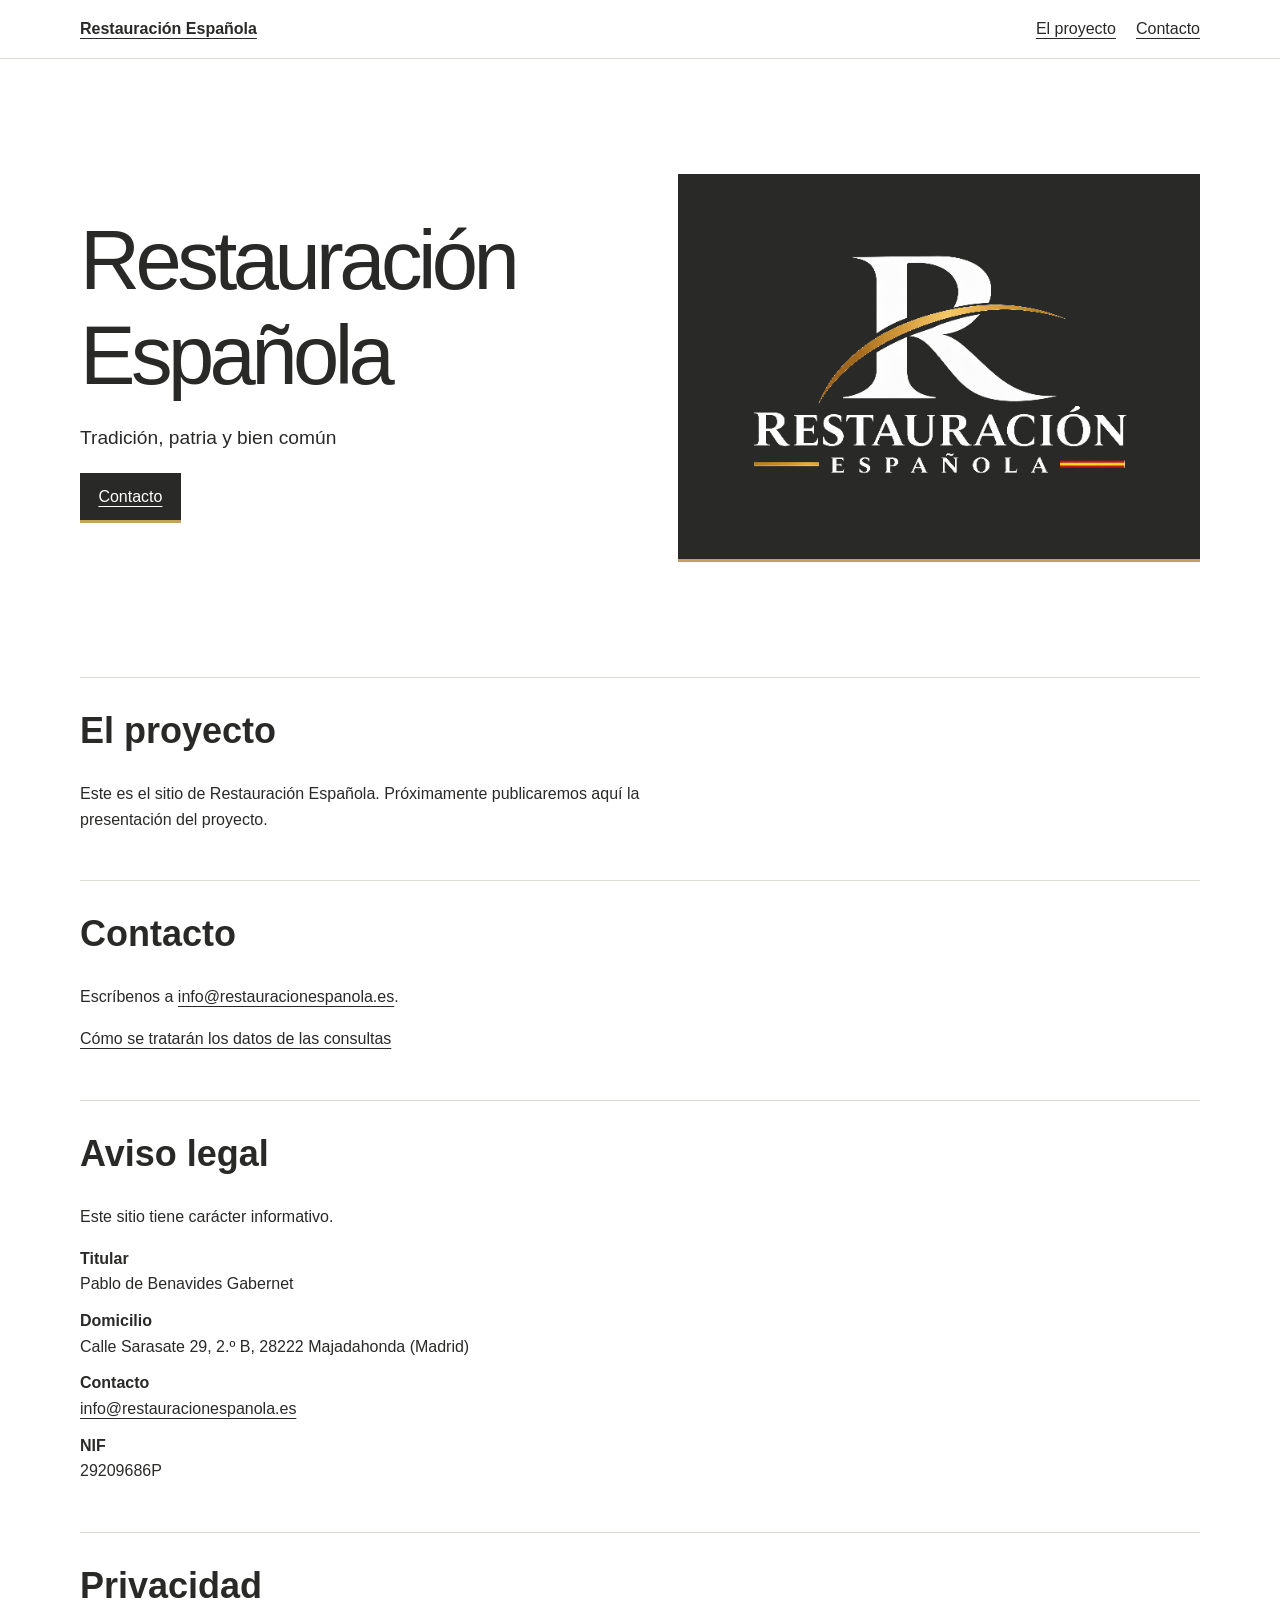
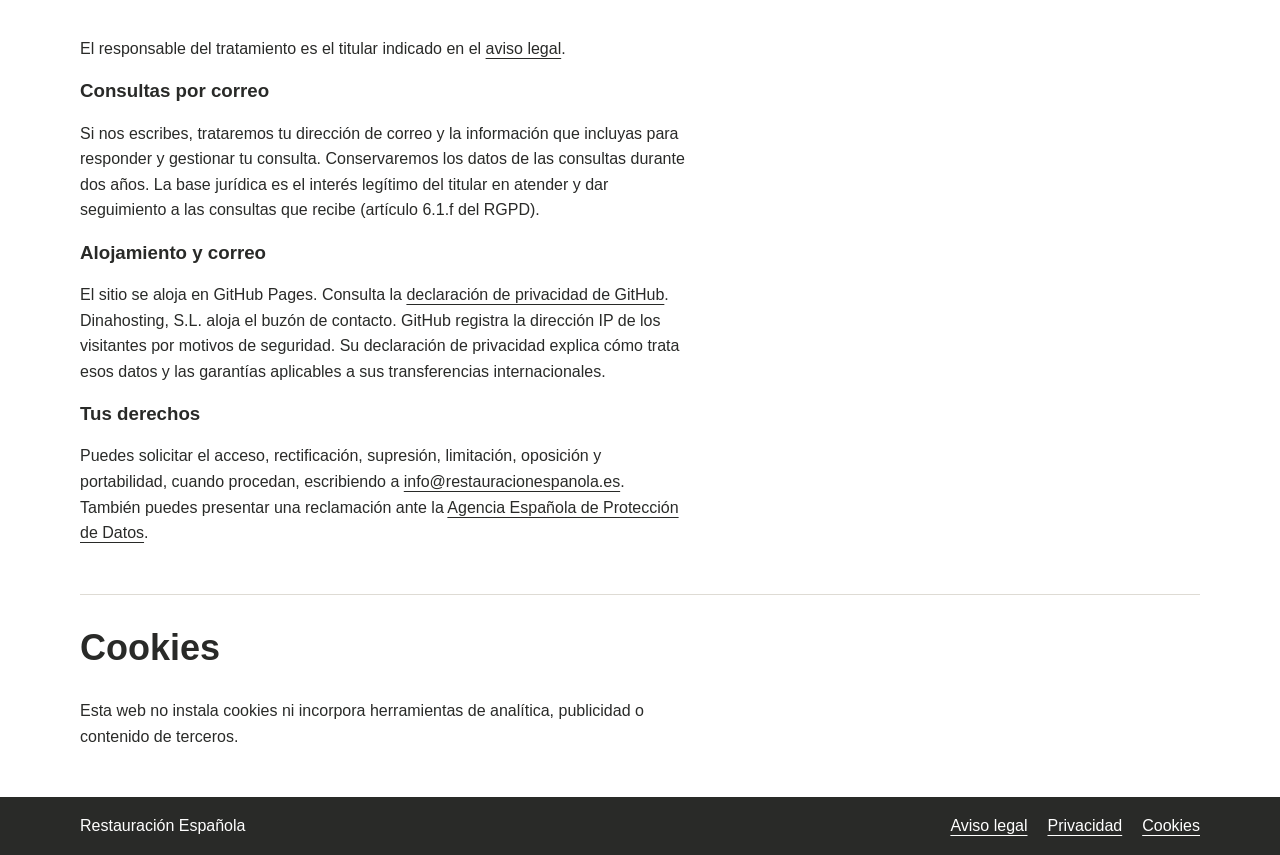
==== index.html @ 99c7bd6c "Publicar sitio con contacto y textos legales" ====
<!doctype html>
<html lang="es">
<head>
  <meta charset="utf-8">
  <meta name="viewport" content="width=device-width, initial-scale=1">

  <meta name="description" content="Sitio de Restauración Española. Presentación y contacto.">
  <title>Restauración Española</title>
  <link rel="stylesheet" href="./estilos.css">
</head>
<body>
  <a class="skip" href="#contenido">Saltar al contenido</a>
  <header class="cabecera">
    <div class="contenedor barra">
      <a class="marca" href="./">Restauración Española</a>
      <nav aria-label="Principal"><a href="#proyecto">El proyecto</a><a href="#contacto">Contacto</a></nav>
    </div>
  </header>
  <main id="contenido" class="contenedor">
    <section class="portada" aria-labelledby="titulo">
      <div>
        <h1 id="titulo">Restauración Española</h1>
        <p class="lema">Tradición, patria y bien común</p>
        <a class="boton" href="#contacto">Contacto</a>
      </div>
      <div class="emblema"><img src="./logotipo.png" width="512" height="341" alt=""></div>
    </section>
    <section id="proyecto">
      <h2>El proyecto</h2>
      <p>Este es el sitio de Restauración Española. Próximamente publicaremos aquí la presentación del proyecto.</p>
    </section>
    <section id="contacto">
      <h2>Contacto</h2>
      <p>Escríbenos a <a href="mailto:info@restauracionespanola.es">info@restauracionespanola.es</a>.</p>
      <p><a href="#privacidad">Cómo se tratarán los datos de las consultas</a></p>
    </section>
    <section id="aviso-legal">
      <h2>Aviso legal</h2>
      <p>Este sitio tiene carácter informativo.</p>
      <dl>
        <dt>Titular</dt><dd>Pablo de Benavides Gabernet</dd>
        <dt>Domicilio</dt><dd>Calle Sarasate 29, 2.º B, 28222 Majadahonda (Madrid)</dd>
        <dt>Contacto</dt><dd><a href="mailto:info@restauracionespanola.es">info@restauracionespanola.es</a></dd>
        <dt>NIF</dt><dd>29209686P</dd>
      </dl>
    </section>
    <section id="privacidad">
      <h2>Privacidad</h2>
      <p>El responsable del tratamiento es el titular indicado en el <a href="#aviso-legal">aviso legal</a>.</p>
      <h3>Consultas por correo</h3>
      <p>Si nos escribes, trataremos tu dirección de correo y la información que incluyas para responder y gestionar tu consulta. Conservaremos los datos de las consultas durante dos años. La base jurídica es el interés legítimo del titular en atender y dar seguimiento a las consultas que recibe (artículo 6.1.f del RGPD).</p>
      <h3>Alojamiento y correo</h3>
      <p>El sitio se aloja en GitHub Pages. Consulta la <a href="https://docs.github.com/en/site-policy/privacy-policies/github-general-privacy-statement">declaración de privacidad de GitHub</a>. Dinahosting, S.L. aloja el buzón de contacto. GitHub registra la dirección IP de los visitantes por motivos de seguridad. Su declaración de privacidad explica cómo trata esos datos y las garantías aplicables a sus transferencias internacionales.</p>
      <h3>Tus derechos</h3>
      <p>Puedes solicitar el acceso, rectificación, supresión, limitación, oposición y portabilidad, cuando procedan, escribiendo a <a href="mailto:info@restauracionespanola.es">info@restauracionespanola.es</a>. También puedes presentar una reclamación ante la <a href="https://www.aepd.es/">Agencia Española de Protección de Datos</a>.</p>
    </section>
    <section id="cookies">
      <h2>Cookies</h2>
      <p>Esta web no instala cookies ni incorpora herramientas de analítica, publicidad o contenido de terceros.</p>
    </section>
  </main>
  <footer class="pie">
    <div class="contenedor barra">
      <span>Restauración Española</span>
      <nav aria-label="Información legal"><a href="#aviso-legal">Aviso legal</a><a href="#privacidad">Privacidad</a><a href="#cookies">Cookies</a></nav>
    </div>
  </footer>
</body>
</html>
---- estilos.css ----
:root { color: #292a28; background: #fff; font: 1rem/1.6 Arial, sans-serif; --oro: #c5a15b; }
* { box-sizing: border-box; }
body { margin: 0; }
a { color: inherit; text-underline-offset: .22em; }
a:focus-visible { outline: 3px solid var(--oro); outline-offset: 4px; }
.skip { position: absolute; left: 1rem; top: 1rem; padding: .6rem; background: white; transform: translateY(-200%); }
.skip:focus { transform: none; }
.contenedor { width: min(calc(100% - 2.5rem), 70rem); margin-inline: auto; }
.cabecera { border-bottom: 1px solid #dedbd4; }
.barra { display: flex; align-items: center; justify-content: space-between; flex-wrap: wrap; gap: .6rem 2rem; padding-block: 1rem; }
nav { display: flex; flex-wrap: wrap; gap: .5rem 1.25rem; }
.marca { font-weight: bold; }
.portada { display: grid; grid-template-columns: 1fr 1fr; align-items: center; gap: clamp(1.5rem, 6vw, 5rem); padding-block: clamp(3rem, 9vw, 8rem); }
h1, h2, h3 { line-height: 1.15; }
h1 { font-size: clamp(2.6rem, 6.5vw, 5.6rem); letter-spacing: -.055em; margin: 0; font-weight: 400; }
h2 { font-size: clamp(1.55rem, 3vw, 2.25rem); margin-top: 0; }
.lema { font-size: 1.2rem; }
.boton { display: inline-block; background: #292a28; color: white; padding: .65rem 1.15rem; border-bottom: 3px solid var(--oro); }
.emblema { background: #292a28; border-bottom: 3px solid var(--oro); padding: clamp(1.25rem, 5vw, 3.5rem); }
.emblema img { display: block; width: 100%; height: auto; }
section + section { border-top: 1px solid #dedbd4; padding-block: 2rem; }
section p, dl { max-width: 68ch; }
dt { font-weight: bold; }
dd { margin: 0 0 .7rem; }
.pie { background: #292a28; color: #fff; }
@media (max-width: 48rem) { .portada { grid-template-columns: 1fr; } }
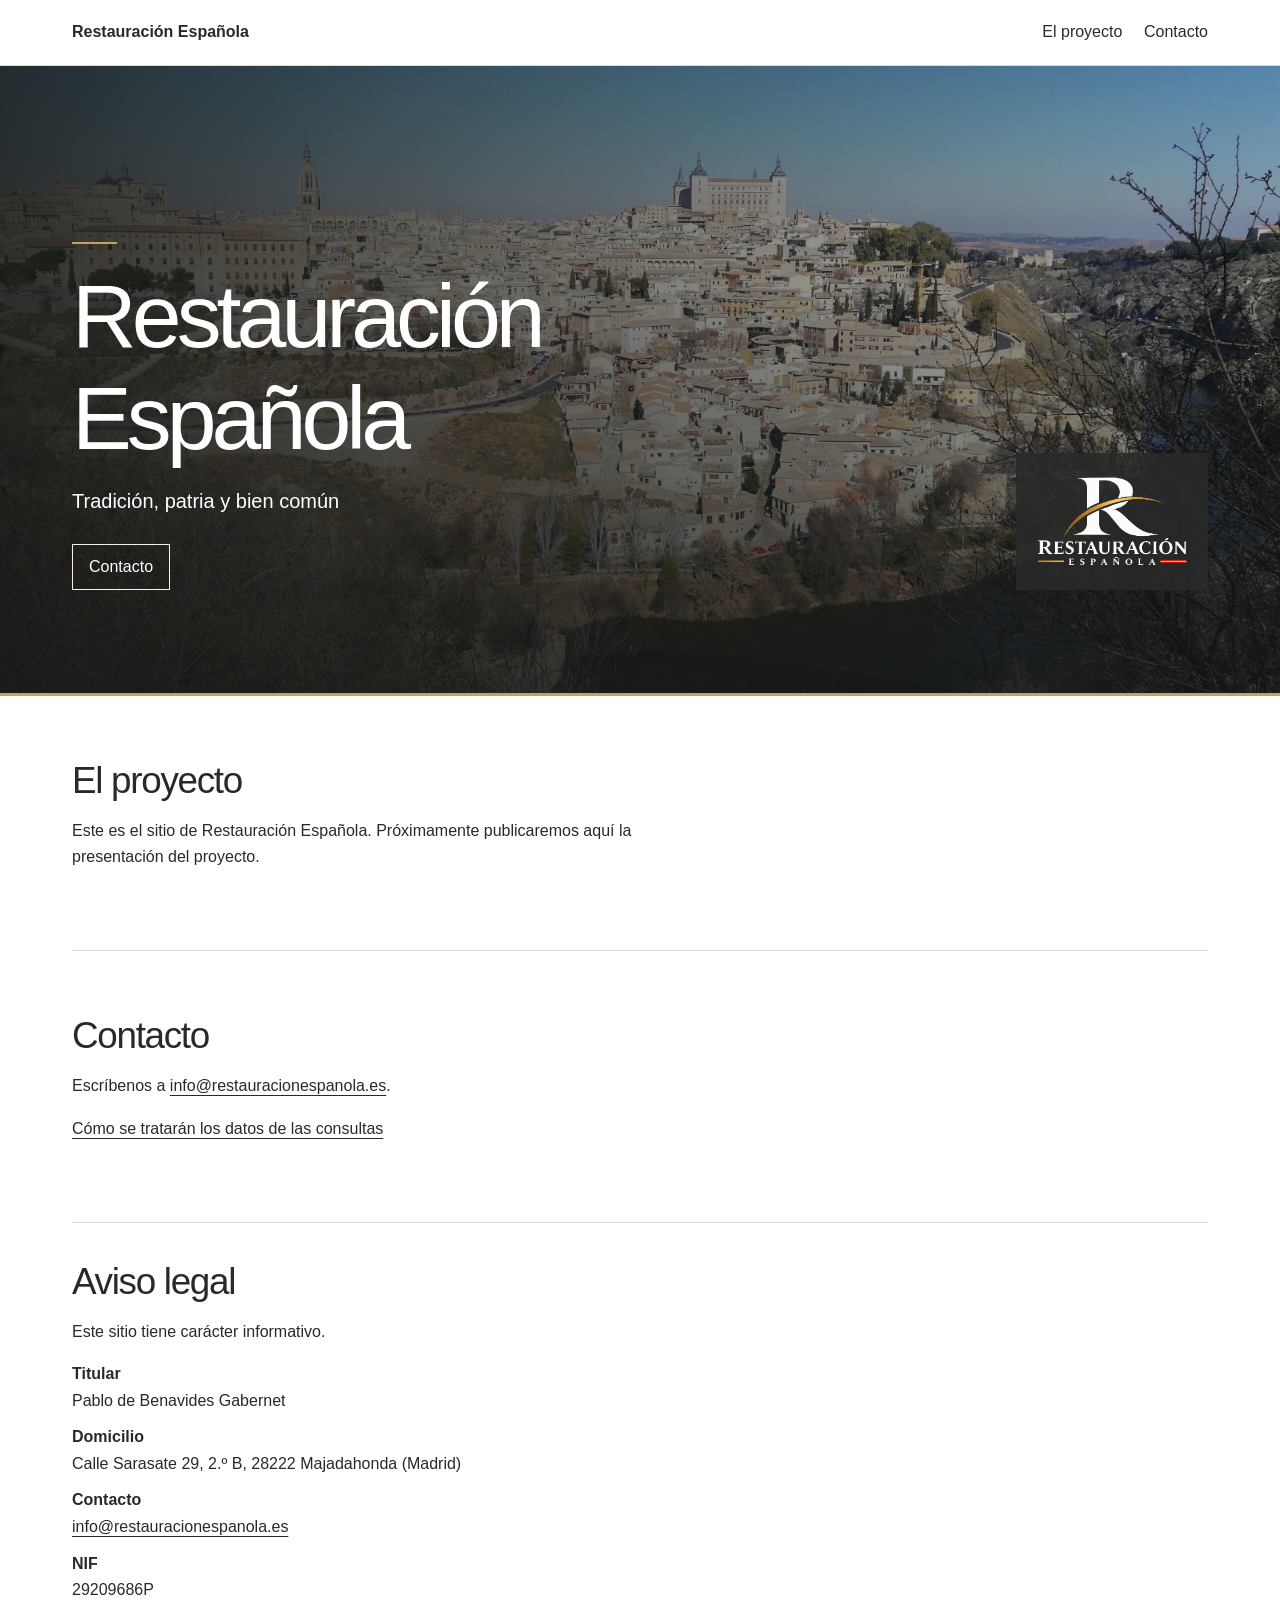
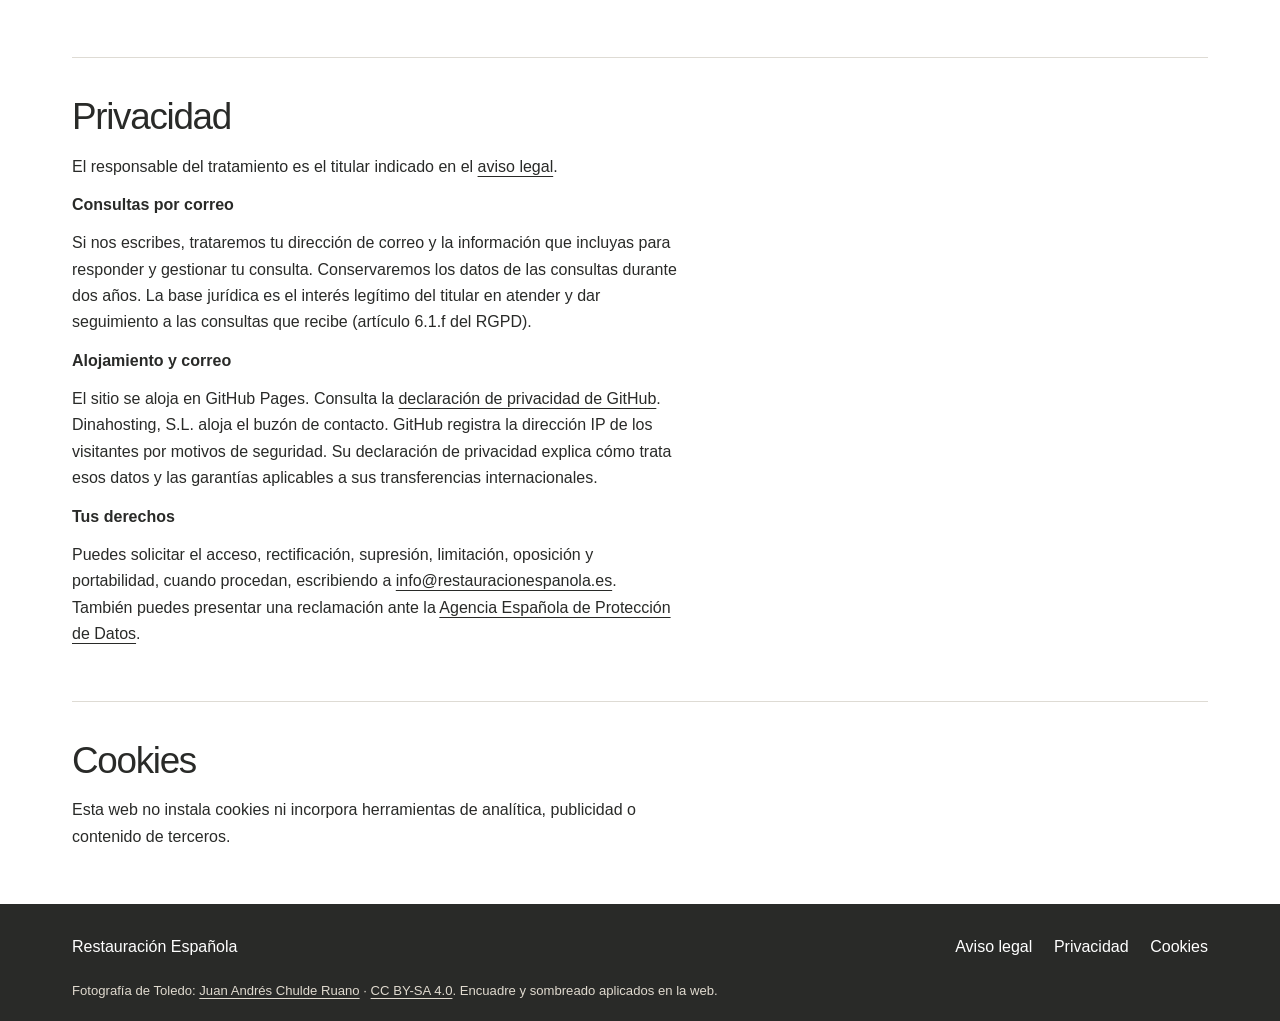
==== commit 73965ed3: "Publicar portada visual con panorámica de Toledo" ====
--- a/index.html
+++ b/index.html
@@ -4,7 +4,7 @@
   <meta charset="utf-8">
   <meta name="viewport" content="width=device-width, initial-scale=1">
 
-  <meta name="description" content="Sitio de Restauración Española. Presentación y contacto.">
+  <meta name="theme-color" content="#292a28"><meta name="description" content="Sitio de Restauración Española. Presentación y contacto.">
   <title>Restauración Española</title>
   <link rel="stylesheet" href="./estilos.css">
 </head>
@@ -64,6 +64,7 @@
       <span>Restauración Española</span>
       <nav aria-label="Información legal"><a href="#aviso-legal">Aviso legal</a><a href="#privacidad">Privacidad</a><a href="#cookies">Cookies</a></nav>
     </div>
+      <p class="creditos contenedor">Fotografía de Toledo: <a href="https://commons.wikimedia.org/wiki/File:Ciudad_de_Toledo.jpg">Juan Andrés Chulde Ruano</a> · <a href="https://creativecommons.org/licenses/by-sa/4.0/">CC BY-SA 4.0</a>. Encuadre y sombreado aplicados en la web.</p>
   </footer>
 </body>
 </html>
--- a/estilos.css
+++ b/estilos.css
@@ -1,26 +1,57 @@
-:root { color: #292a28; background: #fff; font: 1rem/1.6 Arial, sans-serif; --oro: #c5a15b; }
+:root {
+  color: #292a28;
+  background: #fff;
+  font: 1rem/1.65 Arial, sans-serif;
+  --antracita: #292a28;
+  --oro: #c5a15b;
+  --linea: #dedbd4;
+}
 * { box-sizing: border-box; }
-body { margin: 0; }
-a { color: inherit; text-underline-offset: .22em; }
+body { margin: 0; container-type: inline-size; }
+a { color: inherit; text-underline-offset: .25em; }
 a:focus-visible { outline: 3px solid var(--oro); outline-offset: 4px; }
-.skip { position: absolute; left: 1rem; top: 1rem; padding: .6rem; background: white; transform: translateY(-200%); }
+.skip { position: absolute; z-index: 2; left: 1rem; top: 1rem; padding: .65rem; background: #fff; transform: translateY(-200%); }
 .skip:focus { transform: none; }
-.contenedor { width: min(calc(100% - 2.5rem), 70rem); margin-inline: auto; }
-.cabecera { border-bottom: 1px solid #dedbd4; }
-.barra { display: flex; align-items: center; justify-content: space-between; flex-wrap: wrap; gap: .6rem 2rem; padding-block: 1rem; }
-nav { display: flex; flex-wrap: wrap; gap: .5rem 1.25rem; }
-.marca { font-weight: bold; }
-.portada { display: grid; grid-template-columns: 1fr 1fr; align-items: center; gap: clamp(1.5rem, 6vw, 5rem); padding-block: clamp(3rem, 9vw, 8rem); }
-h1, h2, h3 { line-height: 1.15; }
-h1 { font-size: clamp(2.6rem, 6.5vw, 5.6rem); letter-spacing: -.055em; margin: 0; font-weight: 400; }
-h2 { font-size: clamp(1.55rem, 3vw, 2.25rem); margin-top: 0; }
-.lema { font-size: 1.2rem; }
-.boton { display: inline-block; background: #292a28; color: white; padding: .65rem 1.15rem; border-bottom: 3px solid var(--oro); }
-.emblema { background: #292a28; border-bottom: 3px solid var(--oro); padding: clamp(1.25rem, 5vw, 3.5rem); }
+.contenedor { width: min(calc(100% - 3rem), 71rem); margin-inline: auto; }
+.cabecera { border-bottom: 1px solid var(--linea); }
+.barra { display: flex; align-items: center; justify-content: space-between; flex-wrap: wrap; gap: .5rem 2rem; padding-block: 1.2rem; }
+nav { display: flex; flex-wrap: wrap; gap: .4rem 1.35rem; }
+nav a, .marca { text-decoration: none; }
+nav a:hover, .marca:hover { text-decoration: underline; }
+.marca { font-weight: 700; }
+.portada {
+  margin-inline: calc(-1 * max(1.5rem, (100cqw - 71rem) / 2));
+  min-height: clamp(30rem, 70svh, 45rem);
+  display: grid;
+  grid-template-columns: minmax(0, 1fr) minmax(7rem, 12rem);
+  align-items: end;
+  gap: 2rem;
+  padding: clamp(3rem, 8vw, 7rem) max(1.5rem, calc((100cqw - 71rem) / 2));
+  color: #fff;
+  background: linear-gradient(90deg, rgba(24,25,23,.88), rgba(24,25,23,.24)),
+              linear-gradient(0deg, rgba(24,25,23,.67), transparent 65%),
+              url("./toledo.jpg") center 46% / cover no-repeat, var(--antracita);
+  border-bottom: 3px solid var(--oro);
+}
+h1, h2, h3 { line-height: 1.14; }
+h1 { max-width: 12ch; font-size: clamp(2.4rem, 7vw, 6.2rem); letter-spacing: -.055em; margin: 0; font-weight: 400; }
+h1::before { content: ""; display: block; width: 2.8rem; height: 2px; margin-bottom: 1.3rem; background: var(--oro); }
+.lema { margin: 1rem 0 1.65rem; font-size: clamp(1rem, 2vw, 1.25rem); }
+.boton { display: inline-block; padding: .55rem 1rem; border: 1px solid #f6f1e4; text-decoration: none; }
+.boton:hover { background: #fff; color: var(--antracita); }
+.emblema { justify-self: end; width: min(100%, 12rem); padding: .85rem; background: rgba(41,42,40,.85); }
 .emblema img { display: block; width: 100%; height: auto; }
-section + section { border-top: 1px solid #dedbd4; padding-block: 2rem; }
+section:not(.portada) { padding-block: 2.35rem; scroll-margin: 1rem; }
+section:not(.portada) + section { border-top: 1px solid var(--linea); }
+#proyecto, #contacto { padding-block: clamp(2.5rem, 5vw, 4.25rem); }
+h2 { margin: 0 0 .8rem; font-size: clamp(1.5rem, 3vw, 2.3rem); font-weight: 400; letter-spacing: -.035em; }
+h3 { font-size: 1rem; }
 section p, dl { max-width: 68ch; }
-dt { font-weight: bold; }
-dd { margin: 0 0 .7rem; }
-.pie { background: #292a28; color: #fff; }
-@media (max-width: 48rem) { .portada { grid-template-columns: 1fr; } }
+dt { font-weight: 700; }
+dd { margin: 0 0 .65rem; overflow-wrap: anywhere; }
+.pie { padding-block: .7rem 1.2rem; color: #fff; background: var(--antracita); }
+.creditos { margin-block: 0; font-size: .82rem; color: #e0dacf; }
+@media (max-width: 42rem) {
+  .portada { grid-template-columns: 1fr; align-content: end; background-position: center, center, 58% center; }
+  .emblema { grid-row: 1; justify-self: start; width: 8rem; }
+}
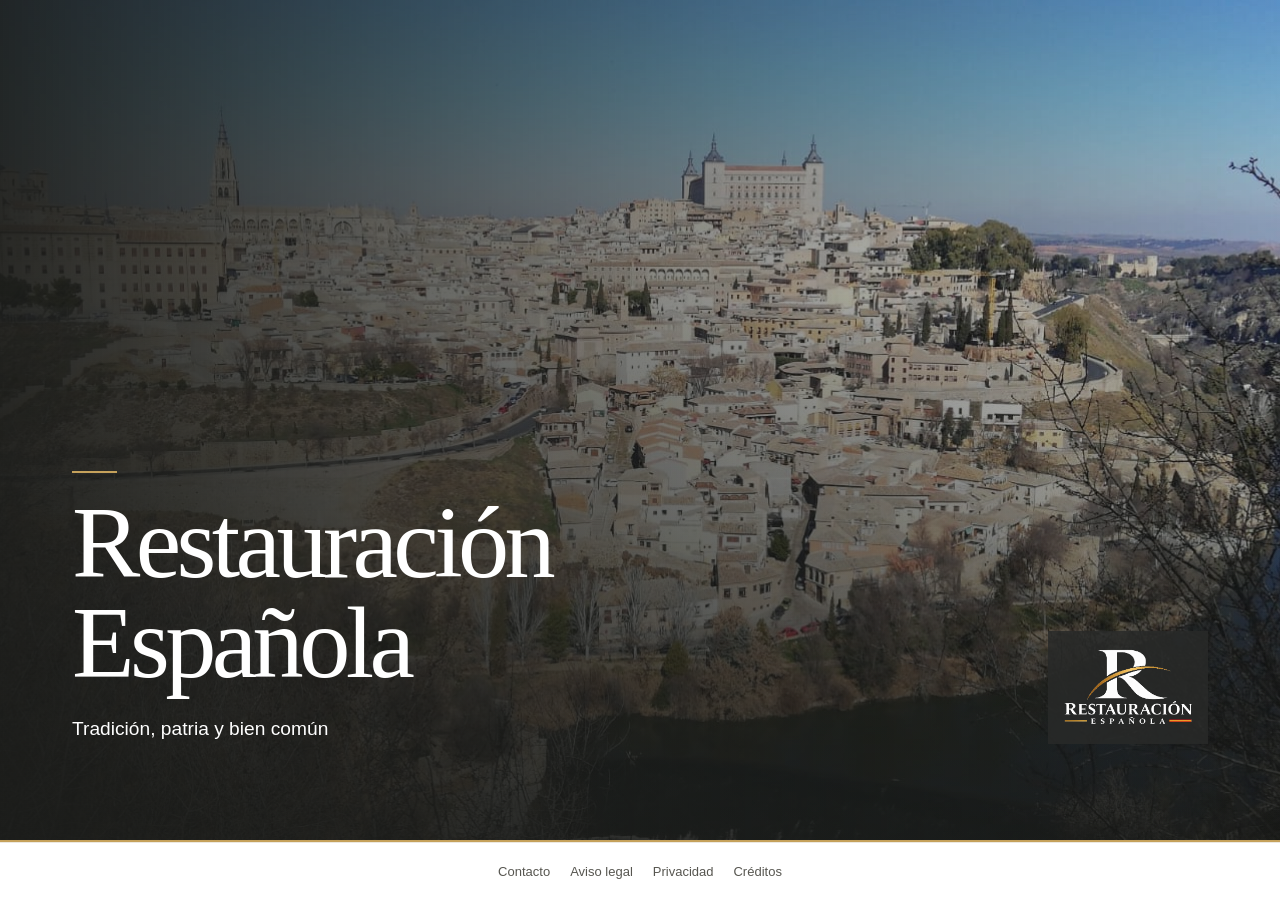
==== commit 98d2cbe7: "Simplificar portada y separar páginas informativas" ====
--- a/index.html
+++ b/index.html
@@ -1,70 +1,8 @@
-<!doctype html>
-<html lang="es">
-<head>
-  <meta charset="utf-8">
-  <meta name="viewport" content="width=device-width, initial-scale=1">
-
-  <meta name="theme-color" content="#292a28"><meta name="description" content="Sitio de Restauración Española. Presentación y contacto.">
-  <title>Restauración Española</title>
-  <link rel="stylesheet" href="./estilos.css">
-</head>
-<body>
-  <a class="skip" href="#contenido">Saltar al contenido</a>
-  <header class="cabecera">
-    <div class="contenedor barra">
-      <a class="marca" href="./">Restauración Española</a>
-      <nav aria-label="Principal"><a href="#proyecto">El proyecto</a><a href="#contacto">Contacto</a></nav>
-    </div>
-  </header>
-  <main id="contenido" class="contenedor">
-    <section class="portada" aria-labelledby="titulo">
+<!doctype html><html lang="es"><head><meta charset="utf-8"><meta name="viewport" content="width=device-width, initial-scale=1"><title>Restauración Española</title><link rel="stylesheet" href="./estilos-minimal.css"></head><body><main class='inicio'><section class="portada" aria-labelledby="titulo">
       <div>
         <h1 id="titulo">Restauración Española</h1>
         <p class="lema">Tradición, patria y bien común</p>
-        <a class="boton" href="#contacto">Contacto</a>
+        
       </div>
       <div class="emblema"><img src="./logotipo.png" width="512" height="341" alt=""></div>
-    </section>
-    <section id="proyecto">
-      <h2>El proyecto</h2>
-      <p>Este es el sitio de Restauración Española. Próximamente publicaremos aquí la presentación del proyecto.</p>
-    </section>
-    <section id="contacto">
-      <h2>Contacto</h2>
-      <p>Escríbenos a <a href="mailto:info@restauracionespanola.es">info@restauracionespanola.es</a>.</p>
-      <p><a href="#privacidad">Cómo se tratarán los datos de las consultas</a></p>
-    </section>
-    <section id="aviso-legal">
-      <h2>Aviso legal</h2>
-      <p>Este sitio tiene carácter informativo.</p>
-      <dl>
-        <dt>Titular</dt><dd>Pablo de Benavides Gabernet</dd>
-        <dt>Domicilio</dt><dd>Calle Sarasate 29, 2.º B, 28222 Majadahonda (Madrid)</dd>
-        <dt>Contacto</dt><dd><a href="mailto:info@restauracionespanola.es">info@restauracionespanola.es</a></dd>
-        <dt>NIF</dt><dd>29209686P</dd>
-      </dl>
-    </section>
-    <section id="privacidad">
-      <h2>Privacidad</h2>
-      <p>El responsable del tratamiento es el titular indicado en el <a href="#aviso-legal">aviso legal</a>.</p>
-      <h3>Consultas por correo</h3>
-      <p>Si nos escribes, trataremos tu dirección de correo y la información que incluyas para responder y gestionar tu consulta. Conservaremos los datos de las consultas durante dos años. La base jurídica es el interés legítimo del titular en atender y dar seguimiento a las consultas que recibe (artículo 6.1.f del RGPD).</p>
-      <h3>Alojamiento y correo</h3>
-      <p>El sitio se aloja en GitHub Pages. Consulta la <a href="https://docs.github.com/en/site-policy/privacy-policies/github-general-privacy-statement">declaración de privacidad de GitHub</a>. Dinahosting, S.L. aloja el buzón de contacto. GitHub registra la dirección IP de los visitantes por motivos de seguridad. Su declaración de privacidad explica cómo trata esos datos y las garantías aplicables a sus transferencias internacionales.</p>
-      <h3>Tus derechos</h3>
-      <p>Puedes solicitar el acceso, rectificación, supresión, limitación, oposición y portabilidad, cuando procedan, escribiendo a <a href="mailto:info@restauracionespanola.es">info@restauracionespanola.es</a>. También puedes presentar una reclamación ante la <a href="https://www.aepd.es/">Agencia Española de Protección de Datos</a>.</p>
-    </section>
-    <section id="cookies">
-      <h2>Cookies</h2>
-      <p>Esta web no instala cookies ni incorpora herramientas de analítica, publicidad o contenido de terceros.</p>
-    </section>
-  </main>
-  <footer class="pie">
-    <div class="contenedor barra">
-      <span>Restauración Española</span>
-      <nav aria-label="Información legal"><a href="#aviso-legal">Aviso legal</a><a href="#privacidad">Privacidad</a><a href="#cookies">Cookies</a></nav>
-    </div>
-      <p class="creditos contenedor">Fotografía de Toledo: <a href="https://commons.wikimedia.org/wiki/File:Ciudad_de_Toledo.jpg">Juan Andrés Chulde Ruano</a> · <a href="https://creativecommons.org/licenses/by-sa/4.0/">CC BY-SA 4.0</a>. Encuadre y sombreado aplicados en la web.</p>
-  </footer>
-</body>
-</html>
+    </section></main><footer class="pie"><nav aria-label="Enlaces del pie"><a href="./contacto.html">Contacto</a><a href="./aviso-legal.html">Aviso legal</a><a href="./privacidad.html">Privacidad</a><a href="./creditos.html">Créditos</a></nav></footer></body></html>
--- a/estilos-minimal.css
+++ b/estilos-minimal.css
@@ -0,0 +1,35 @@
+:root { color:#292a28; background:#fff; font:1rem/1.65 Arial,sans-serif; --oro:#c5a15b; }
+* { box-sizing:border-box; }
+body { margin:0; min-height:100vh; min-height:100svh; display:flex; flex-direction:column; }
+a { color:inherit; text-underline-offset:.24em; }
+a:focus-visible { outline:2px solid var(--oro); outline-offset:4px; }
+.inicio { flex:1; display:grid; }
+.portada {
+  display:grid; align-content:end; align-items:end;
+  grid-template-columns:minmax(0,1fr) minmax(7rem,10rem); gap:2rem;
+  padding:clamp(2rem,8vw,6rem) max(1.5rem,calc((100% - 71rem)/2));
+  color:#fff; border-bottom:2px solid var(--oro);
+  background:linear-gradient(90deg,#1b1c1aef,#1b1c1a20),linear-gradient(0deg,#1b1c1acc,transparent 65%),url("./toledo.jpg") center 46%/cover no-repeat,#292a28;
+}
+.portada h1 {
+  max-width:12ch; margin:0; letter-spacing:-.045em;
+  font:400 clamp(2.7rem,8vw,7.2rem)/.98 Baskerville,"Palatino Linotype","Book Antiqua",Georgia,serif;
+}
+.portada h1::before { content:""; display:block; width:2.8rem; height:2px; margin-bottom:1.25rem; background:var(--oro); }
+.lema { margin:1.2rem 0 0; font-size:clamp(1rem,2vw,1.2rem); }
+.emblema { padding:.65rem; background:#292a28d9; }
+.emblema img { width:100%; height:auto; display:block; }
+.pie { padding:.85rem 1.5rem; background:#fff; color:#575650; border-top:1px solid #ece9e2; }
+.pie nav { display:flex; flex-wrap:wrap; justify-content:center; gap:.25rem 1.25rem; font-size:.8125rem; }
+.pie a { padding:.25rem 0; text-decoration:none; }
+.pie a:hover { text-decoration:underline; }
+.contenido { flex:1; width:min(calc(100% - 3rem),46rem); margin:auto; padding-block:clamp(2rem,7vw,5.5rem); overflow-wrap:anywhere; }
+.volver { display:inline-block; margin-bottom:1.8rem; font-size:.875rem; }
+.contenido h1 { margin:0 0 1.2rem; font:400 clamp(2rem,5vw,3.8rem)/1.1 Georgia,serif; }
+.contenido h2 { margin-top:2rem; font-size:1.15rem; }
+dt { font-weight:700; }
+dd { margin:0 0 .75rem; }
+@media(max-width:42rem) {
+ .portada { grid-template-columns:1fr; gap:1.4rem; background-position:center,center,58% center; }
+ .emblema { width:7rem; }
+}
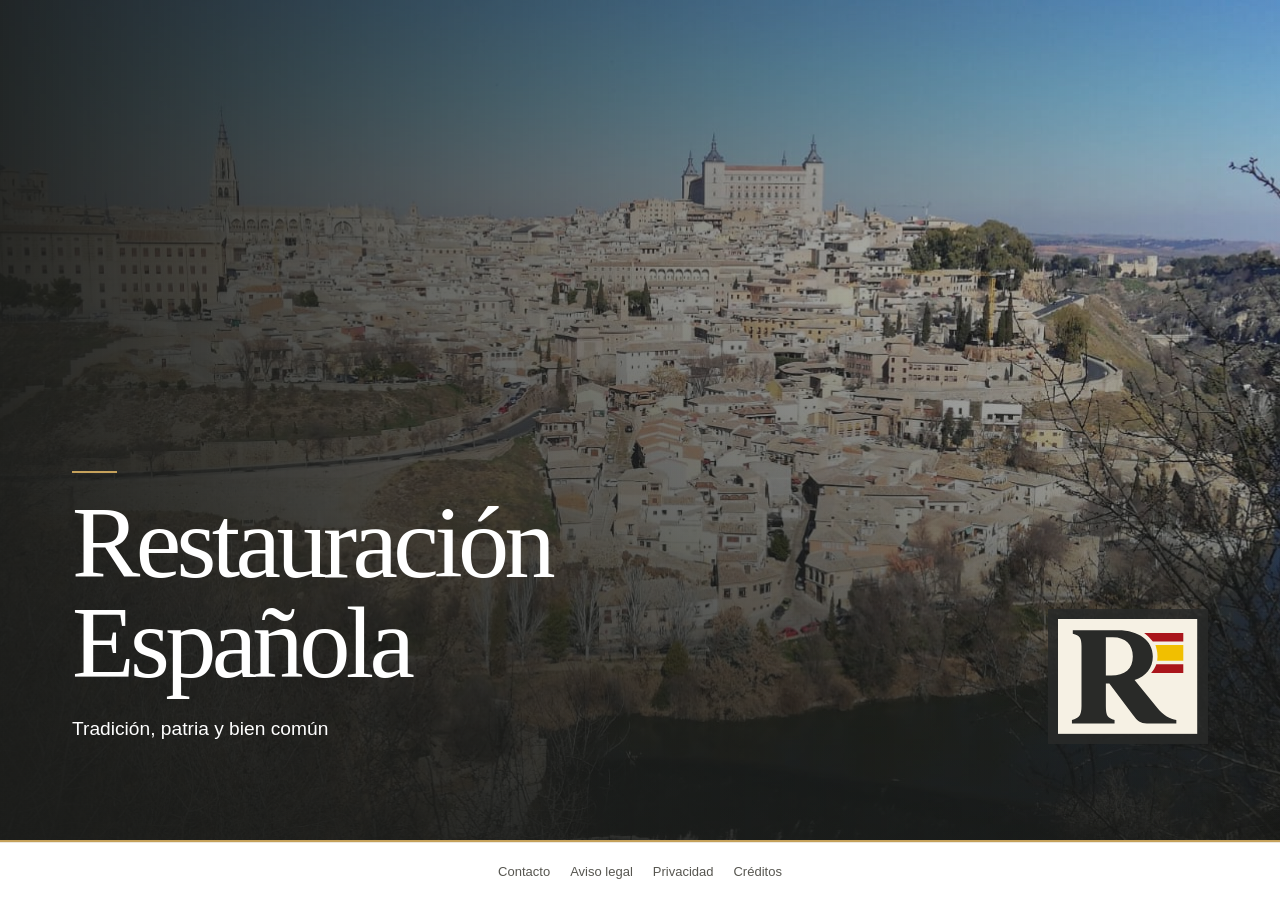
==== commit 7972c84c: "Replace logo image with SVG in index.htmlAplica el monograma rojigualdo a la portada" ====
--- a/index.html
+++ b/index.html
@@ -1,8 +1,8 @@
-<!doctype html><html lang="es"><head><meta charset="utf-8"><meta name="viewport" content="width=device-width, initial-scale=1"><title>Restauración Española</title><link rel="stylesheet" href="./estilos-minimal.css"></head><body><main class='inicio'><section class="portada" aria-labelledby="titulo">
-      <div>
-        <h1 id="titulo">Restauración Española</h1>
-        <p class="lema">Tradición, patria y bien común</p>
-        
-      </div>
-      <div class="emblema"><img src="./logotipo.png" width="512" height="341" alt=""></div>
+<!doctype html><html lang="es"><head><meta charset="utf-8"><meta name="viewport" content="width=device-width, initial-scale=1"><title>Restauración Española</title><link rel="stylesheet" href="./estilos-minimal.css"></head><body><main class='inicio'><section class="portada" aria-labelledby="titulo">
+      <div>
+        <h1 id="titulo">Restauración Española</h1>
+        <p class="lema">Tradición, patria y bien común</p>
+        
+      </div>
+      <div class="emblema"><svg xmlns="http://www.w3.org/2000/svg" viewBox="0 0 160 132" width="160" height="132" style="display:block;width:100%;height:auto" aria-hidden="true" focusable="false"><rect width="160" height="132" fill="#f6f1e4"/><path fill="#292a28" fill-rule="evenodd" d="M17 13h52c24 0 40 12 40 30 0 13-8 23-21 27l26 32c7 9 15 13 22 14v4h-34c-7 0-11-3-16-10L59 74h-4v26c0 11 2 14 10 16v4H16v-4c8-2 11-5 11-16V31c0-9-2-12-10-14zm38 8v44h6c16 0 25-8 25-22 0-13-8-22-23-22z"/><path fill="#aa151b" d="M99 16h45v10h-35c-3-4-6-7-10-10zm14 36h31v10h-37c3-3 5-7 6-10z"/><path fill="#f1bf00" d="M112 30h32v18h-30c1-6 0-12-2-18z"/></svg></div>
     </section></main><footer class="pie"><nav aria-label="Enlaces del pie"><a href="./contacto.html">Contacto</a><a href="./aviso-legal.html">Aviso legal</a><a href="./privacidad.html">Privacidad</a><a href="./creditos.html">Créditos</a></nav></footer></body></html>
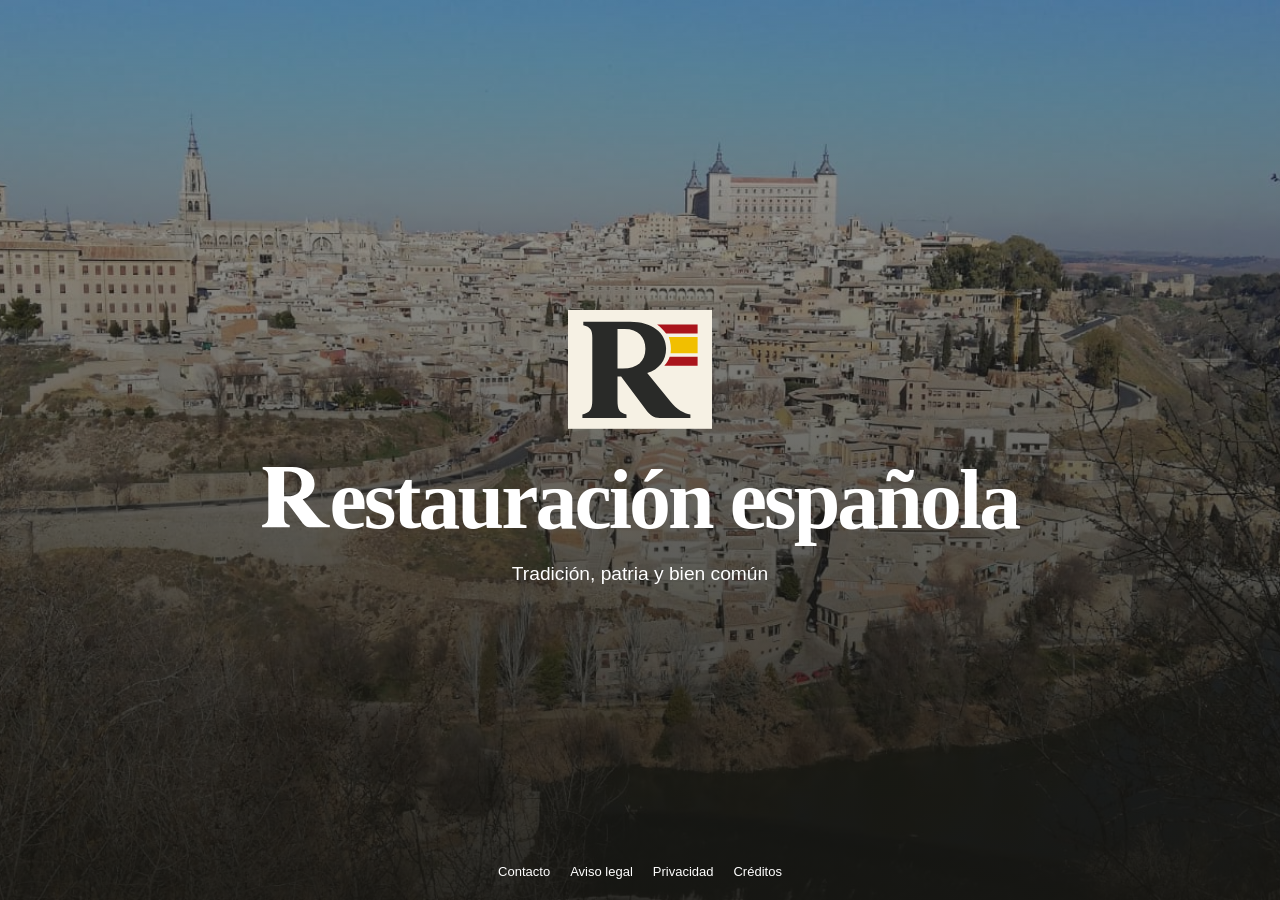
==== commit 106556f7: "Centra el logotipo y el pie sobre la foto de portada Added styles for the hero section and updated s" ====
--- a/index.html
+++ b/index.html
@@ -1,8 +1,43 @@
-<!doctype html><html lang="es"><head><meta charset="utf-8"><meta name="viewport" content="width=device-width, initial-scale=1"><title>Restauración Española</title><link rel="stylesheet" href="./estilos-minimal.css"></head><body><main class='inicio'><section class="portada" aria-labelledby="titulo">
-      <div>
-        <h1 id="titulo">Restauración Española</h1>
-        <p class="lema">Tradición, patria y bien común</p>
-        
-      </div>
-      <div class="emblema"><svg xmlns="http://www.w3.org/2000/svg" viewBox="0 0 160 132" width="160" height="132" style="display:block;width:100%;height:auto" aria-hidden="true" focusable="false"><rect width="160" height="132" fill="#f6f1e4"/><path fill="#292a28" fill-rule="evenodd" d="M17 13h52c24 0 40 12 40 30 0 13-8 23-21 27l26 32c7 9 15 13 22 14v4h-34c-7 0-11-3-16-10L59 74h-4v26c0 11 2 14 10 16v4H16v-4c8-2 11-5 11-16V31c0-9-2-12-10-14zm38 8v44h6c16 0 25-8 25-22 0-13-8-22-23-22z"/><path fill="#aa151b" d="M99 16h45v10h-35c-3-4-6-7-10-10zm14 36h31v10h-37c3-3 5-7 6-10z"/><path fill="#f1bf00" d="M112 30h32v18h-30c1-6 0-12-2-18z"/></svg></div>
-    </section></main><footer class="pie"><nav aria-label="Enlaces del pie"><a href="./contacto.html">Contacto</a><a href="./aviso-legal.html">Aviso legal</a><a href="./privacidad.html">Privacidad</a><a href="./creditos.html">Créditos</a></nav></footer></body></html>
+<!doctype html>
+<html lang="es">
+<head>
+  <meta charset="utf-8">
+  <meta name="viewport" content="width=device-width, initial-scale=1">
+  <title>Restauración española</title>
+  <link rel="stylesheet" href="./estilos-minimal.css">
+  <style>
+    .portada-hero {
+      display:grid;
+      grid-template-rows:1fr auto 1fr;
+      min-height:100vh;
+      min-height:100svh;
+      color:#fff;
+      background:linear-gradient(180deg,#17161252,#171612a8 55%,#171612e6),#292a28 url("./toledo.jpg") center 46% / cover no-repeat;
+    }
+    .hero-contenido {
+      grid-row:2;
+      padding:clamp(1.5rem,5vh,3.5rem) 1rem;
+      text-align:center;
+    }
+    .hero-emblema { width:clamp(6rem,16vmin,11rem); margin:0 auto clamp(1rem,3vh,2rem); }
+    .hero-titulo {
+      margin:0;
+      font:700 clamp(1.95rem,6.55vw,6rem)/1.06 Georgia,"Times New Roman",serif;
+      letter-spacing:-.035em;
+      text-wrap:balance;
+    }
+    .hero-inicial { display:inline-block; width:.81em; height:.72em; vertical-align:baseline; fill:currentColor; }
+    .hero-contenido .lema { margin-top:.85rem; }
+    .portada-hero .pie { grid-row:3; align-self:end; color:inherit; background:transparent; border:0; padding-bottom:max(.85rem,env(safe-area-inset-bottom)); }
+    .portada-hero .pie a { display:inline-block; }
+  </style>
+</head>
+<body class="portada-hero">
+  <main class="hero-contenido" aria-labelledby="titulo">
+    <div class="hero-emblema"><svg xmlns="http://www.w3.org/2000/svg" viewBox="0 0 160 132" width="160" height="132" style="display:block;width:100%;height:auto" fill="#292a28" aria-hidden="true" focusable="false"><rect width="160" height="132" fill="#f6f1e4"/><path id="marca-r" fill-rule="evenodd" d="M17 13h52c24 0 40 12 40 30 0 13-8 23-21 27l26 32c7 9 15 13 22 14v4h-34c-7 0-11-3-16-10L59 74h-4v26c0 11 2 14 10 16v4H16v-4c8-2 11-5 11-16V31c0-9-2-12-10-14zm38 8v44h6c16 0 25-8 25-22 0-13-8-22-23-22z"/><path fill="#aa151b" d="M99 16h45v10h-35c-3-4-6-7-10-10zm14 36h31v10h-37c3-3 5-7 6-10z"/><path fill="#f1bf00" d="M112 30h32v18h-30c1-6 0-12-2-18z"/></svg></div>
+    <h1 id="titulo" class="hero-titulo" aria-label="Restauración española"><span aria-hidden="true"><svg class="hero-inicial" viewBox="16 13 120 107" focusable="false"><use href="#marca-r"/></svg>estauración española</span></h1>
+    <p class="lema">Tradición, patria y bien común</p>
+  </main>
+  <footer class="pie"><nav aria-label="Enlaces del pie"><a href="./contacto.html">Contacto</a><a href="./aviso-legal.html">Aviso legal</a><a href="./privacidad.html">Privacidad</a><a href="./creditos.html">Créditos</a></nav></footer>
+</body>
+</html>
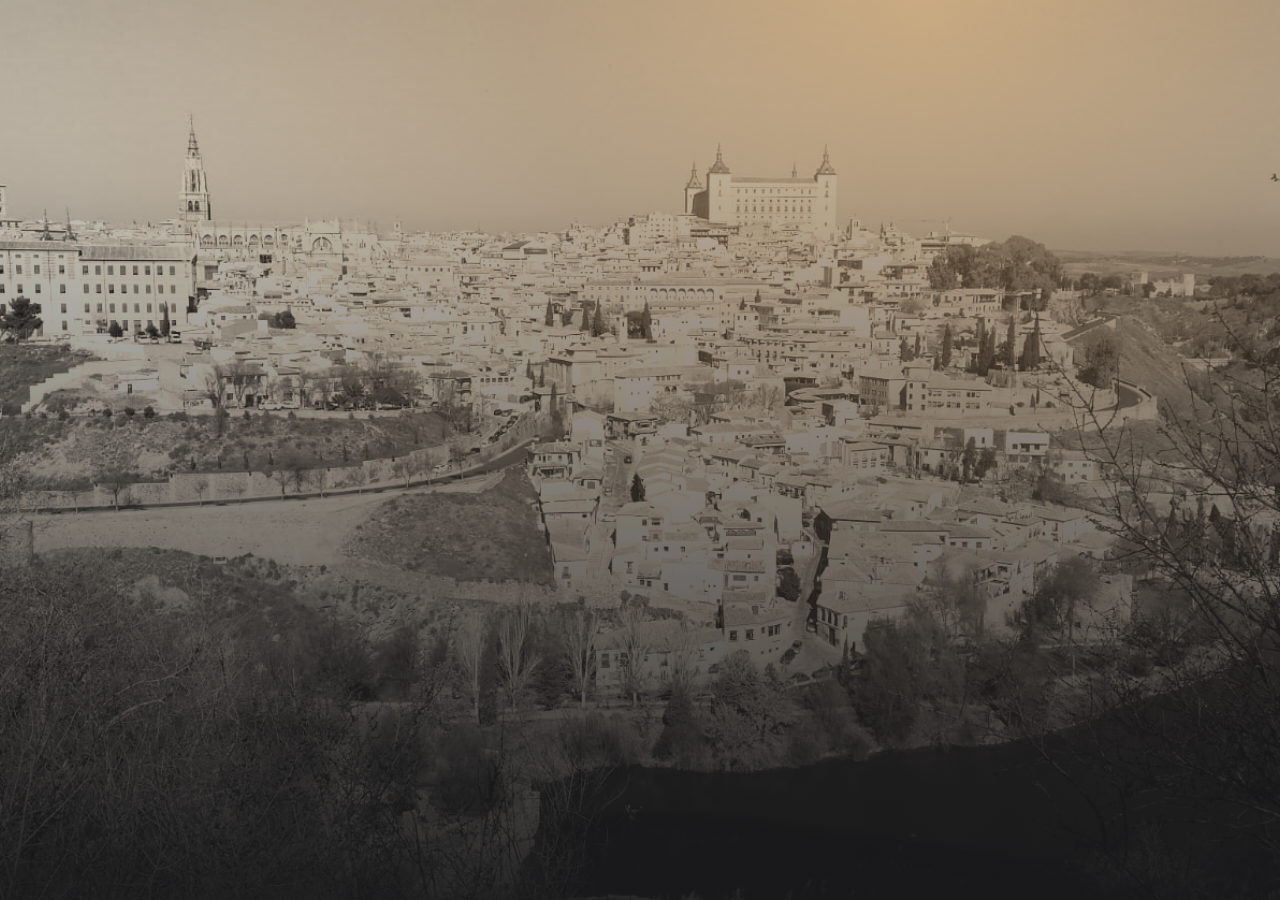
==== commit d3b5d71c: "Da a la foto de Toledo un tratamiento cálido de amanecer" ====
--- a/index.html
+++ b/index.html
@@ -12,7 +12,31 @@
       min-height:100vh;
       min-height:100svh;
       color:#fff;
-      background:linear-gradient(180deg,#17161252,#171612a8 55%,#171612e6),#292a28 url("./toledo.jpg") center 46% / cover no-repeat;
+      position:relative;
+      isolation:isolate;
+      background:#292a28;
+    }
+    .portada-hero::before,
+    .portada-hero::after {
+      content:"";
+      position:absolute;
+      inset:0;
+      pointer-events:none;
+    }
+    .portada-hero::before {
+      z-index:-2;
+      background:url("./toledo.jpg") center 46% / cover no-repeat;
+      filter:grayscale(100%) sepia(45%) saturate(82%) contrast(108%);
+    }
+    .portada-hero::after {
+      z-index:-1;
+      background:
+        linear-gradient(180deg,#211f261a 0%,#24222480 48%,#19191bef 100%),
+        radial-gradient(ellipse at 72% 0%,#f4c17f99 0%,#c8975e55 30%,transparent 67%);
+    }
+    .hero-titulo,
+    .hero-contenido .lema {
+      text-shadow:0 2px 14px #161515c0;
     }
     .hero-contenido {
       grid-row:2;
@@ -34,10 +58,3 @@
 </head>
 <body class="portada-hero">
   <main class="hero-contenido" aria-labelledby="titulo">
-    <div class="hero-emblema"><svg xmlns="http://www.w3.org/2000/svg" viewBox="0 0 160 132" width="160" height="132" style="display:block;width:100%;height:auto" fill="#292a28" aria-hidden="true" focusable="false"><rect width="160" height="132" fill="#f6f1e4"/><path id="marca-r" fill-rule="evenodd" d="M17 13h52c24 0 40 12 40 30 0 13-8 23-21 27l26 32c7 9 15 13 22 14v4h-34c-7 0-11-3-16-10L59 74h-4v26c0 11 2 14 10 16v4H16v-4c8-2 11-5 11-16V31c0-9-2-12-10-14zm38 8v44h6c16 0 25-8 25-22 0-13-8-22-23-22z"/><path fill="#aa151b" d="M99 16h45v10h-35c-3-4-6-7-10-10zm14 36h31v10h-37c3-3 5-7 6-10z"/><path fill="#f1bf00" d="M112 30h32v18h-30c1-6 0-12-2-18z"/></svg></div>
-    <h1 id="titulo" class="hero-titulo" aria-label="Restauración española"><span aria-hidden="true"><svg class="hero-inicial" viewBox="16 13 120 107" focusable="false"><use href="#marca-r"/></svg>estauración española</span></h1>
-    <p class="lema">Tradición, patria y bien común</p>
-  </main>
-  <footer class="pie"><nav aria-label="Enlaces del pie"><a href="./contacto.html">Contacto</a><a href="./aviso-legal.html">Aviso legal</a><a href="./privacidad.html">Privacidad</a><a href="./creditos.html">Créditos</a></nav></footer>
-</body>
-</html>
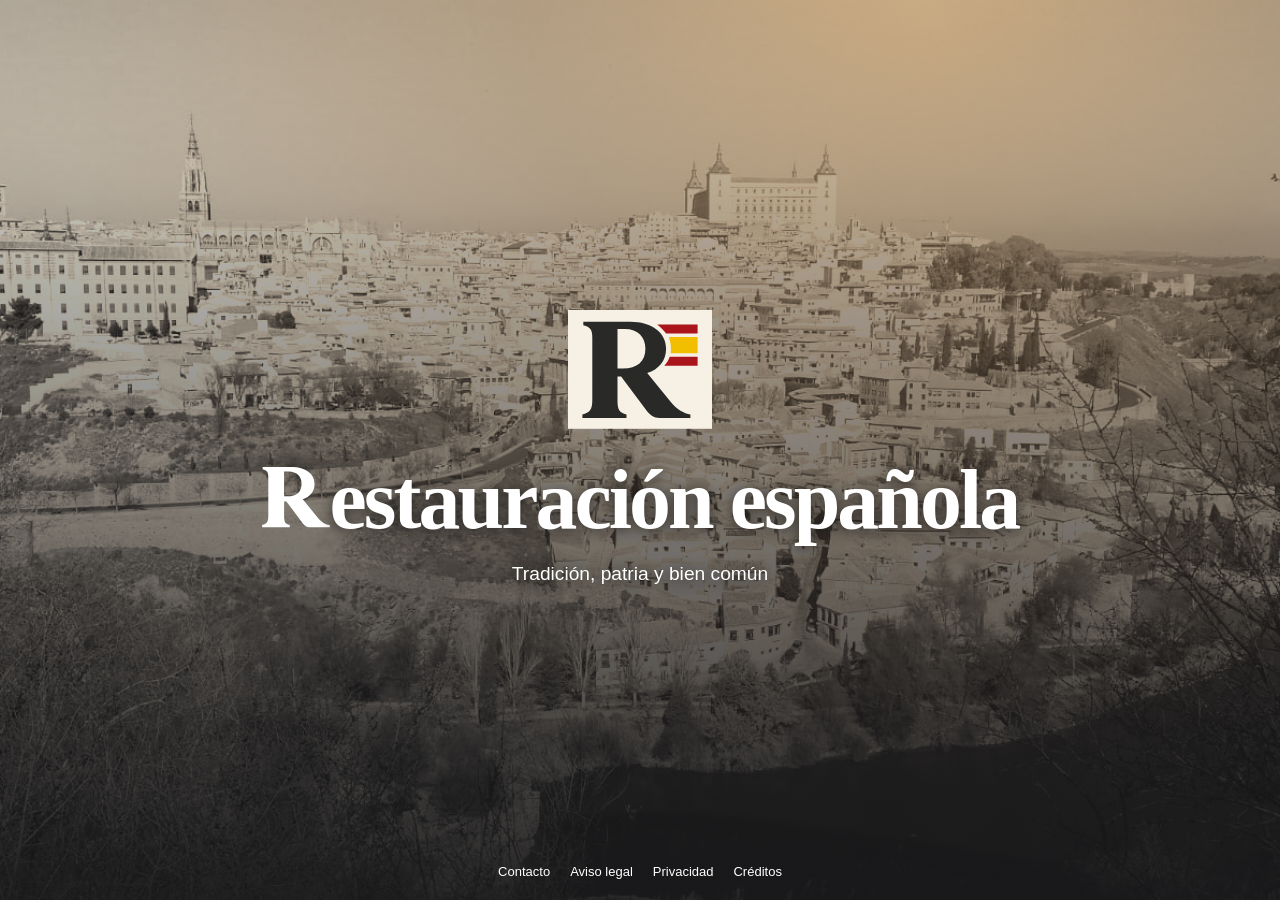
==== commit ea6bd73a: "Replace HTML content with updated structure" ====
--- a/index.html
+++ b/index.html
@@ -58,3 +58,10 @@
 </head>
 <body class="portada-hero">
   <main class="hero-contenido" aria-labelledby="titulo">
+    <div class="hero-emblema"><svg xmlns="http://www.w3.org/2000/svg" viewBox="0 0 160 132" width="160" height="132" style="display:block;width:100%;height:auto" fill="#292a28" aria-hidden="true" focusable="false"><rect width="160" height="132" fill="#f6f1e4"/><path id="marca-r" fill-rule="evenodd" d="M17 13h52c24 0 40 12 40 30 0 13-8 23-21 27l26 32c7 9 15 13 22 14v4h-34c-7 0-11-3-16-10L59 74h-4v26c0 11 2 14 10 16v4H16v-4c8-2 11-5 11-16V31c0-9-2-12-10-14zm38 8v44h6c16 0 25-8 25-22 0-13-8-22-23-22z"/><path fill="#aa151b" d="M99 16h45v10h-35c-3-4-6-7-10-10zm14 36h31v10h-37c3-3 5-7 6-10z"/><path fill="#f1bf00" d="M112 30h32v18h-30c1-6 0-12-2-18z"/></svg></div>
+    <h1 id="titulo" class="hero-titulo" aria-label="Restauración española"><span aria-hidden="true"><svg class="hero-inicial" viewBox="16 13 120 107" focusable="false"><use href="#marca-r"/></svg>estauración española</span></h1>
+    <p class="lema">Tradición, patria y bien común</p>
+  </main>
+  <footer class="pie"><nav aria-label="Enlaces del pie"><a href="./contacto.html">Contacto</a><a href="./aviso-legal.html">Aviso legal</a><a href="./privacidad.html">Privacidad</a><a href="./creditos.html">Créditos</a></nav></footer>
+</body>
+</html>
